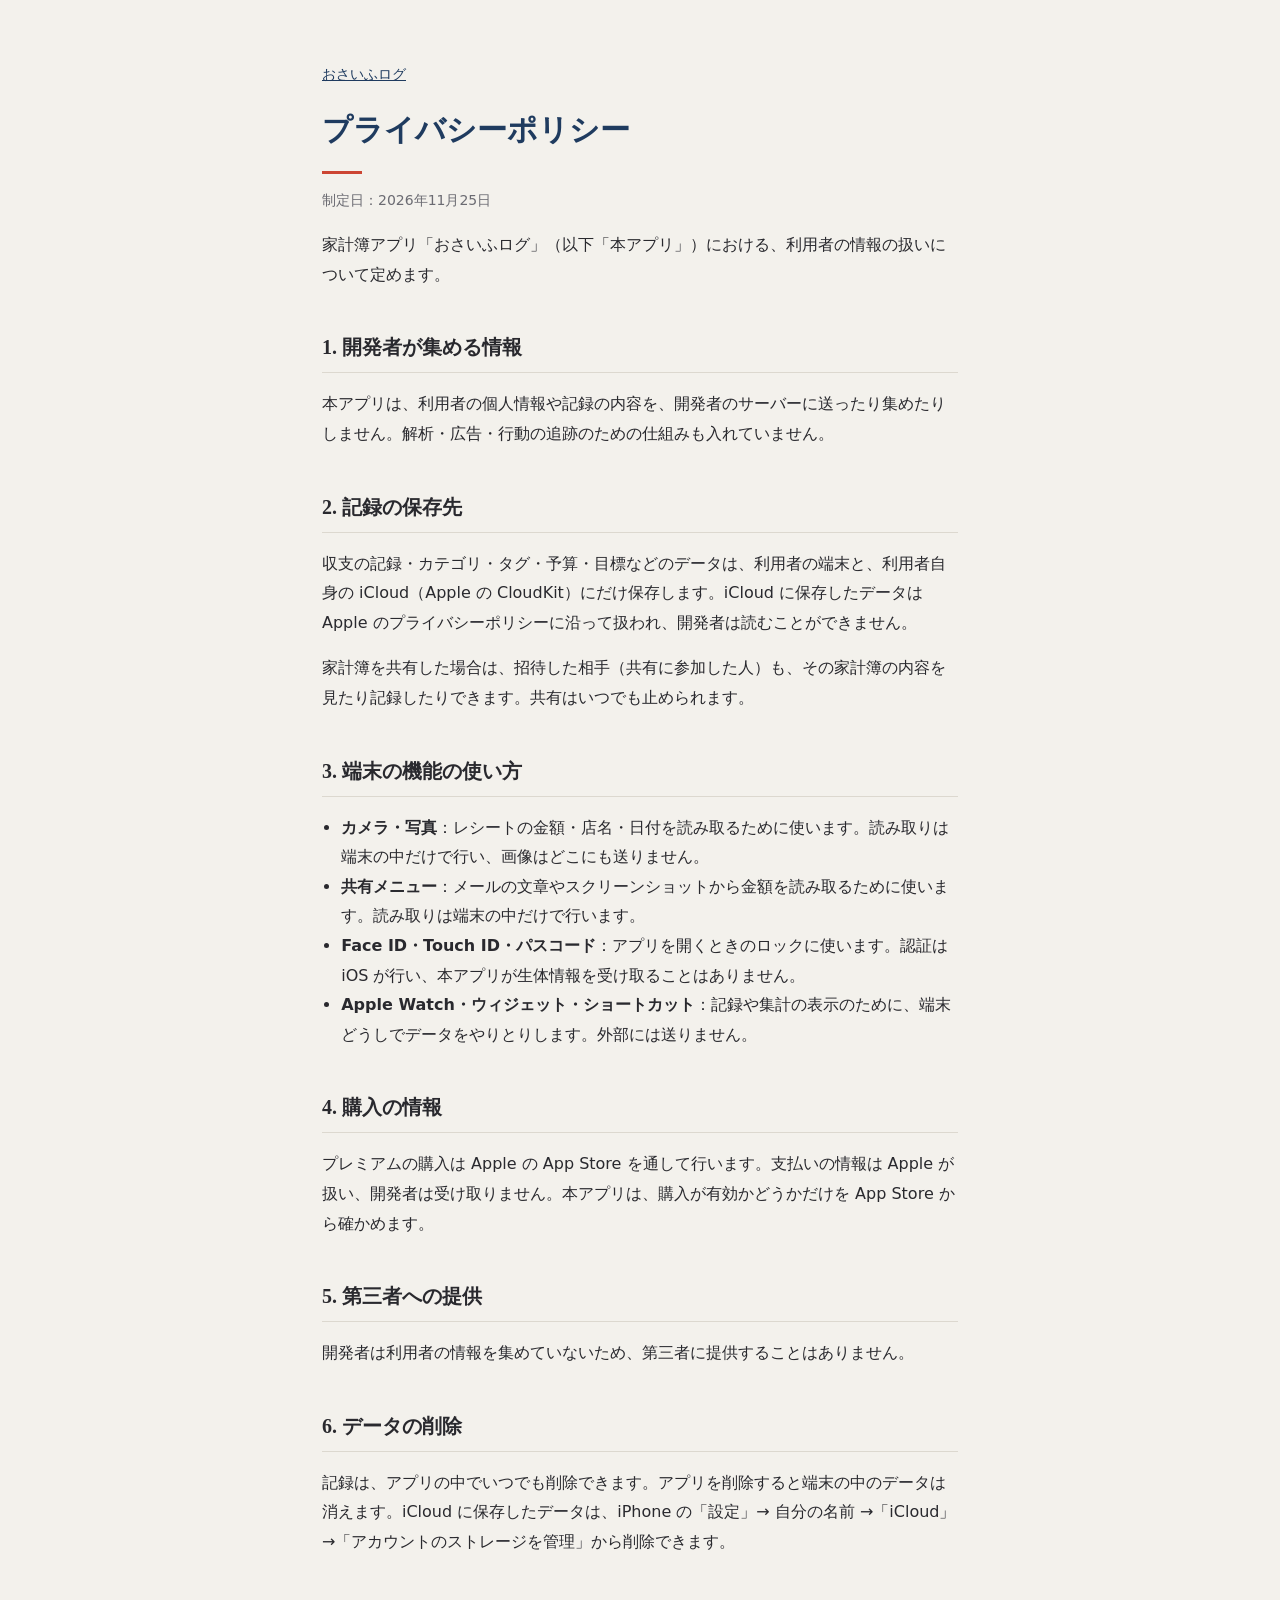
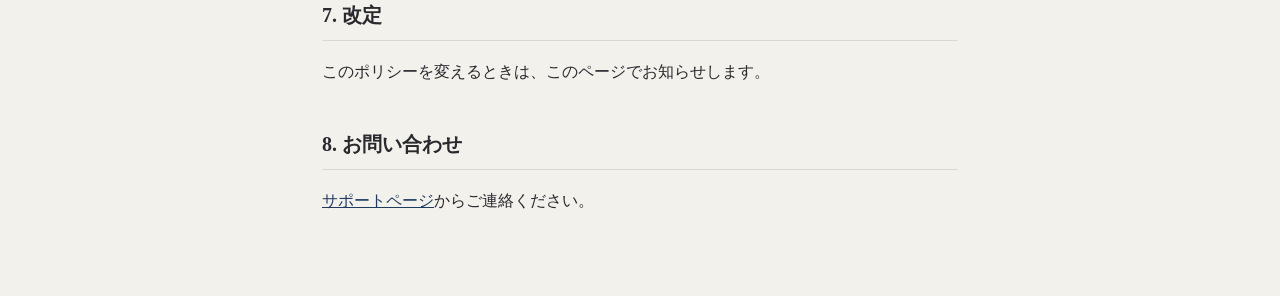
==== privacy.html @ 411b6a07 "おさいふログのサポートとプライバシーポリシー Co-Authored-By: Claude Opus 5.5 <noreply@anthropic.com>" ====
<!doctype html>
<html lang="ja">
<head>
<meta charset="utf-8">
<meta name="viewport" content="width=device-width, initial-scale=1">
<title>プライバシーポリシー | おさいふログ</title>
<link rel="stylesheet" href="style.css">
</head>
<body>
<main>
  <p class="back"><a href="./">おさいふログ</a></p>
  <h1>プライバシーポリシー</h1>
  <p class="date">制定日：2026年11月25日</p>

  <p>家計簿アプリ「おさいふログ」（以下「本アプリ」）における、利用者の情報の扱いについて定めます。</p>

  <h2>1. 開発者が集める情報</h2>
  <p>本アプリは、利用者の個人情報や記録の内容を、開発者のサーバーに送ったり集めたりしません。解析・広告・行動の追跡のための仕組みも入れていません。</p>

  <h2>2. 記録の保存先</h2>
  <p>収支の記録・カテゴリ・タグ・予算・目標などのデータは、利用者の端末と、利用者自身の iCloud（Apple の CloudKit）にだけ保存します。iCloud に保存したデータは Apple のプライバシーポリシーに沿って扱われ、開発者は読むことができません。</p>
  <p>家計簿を共有した場合は、招待した相手（共有に参加した人）も、その家計簿の内容を見たり記録したりできます。共有はいつでも止められます。</p>

  <h2>3. 端末の機能の使い方</h2>
  <ul>
    <li><strong>カメラ・写真</strong>：レシートの金額・店名・日付を読み取るために使います。読み取りは端末の中だけで行い、画像はどこにも送りません。</li>
    <li><strong>共有メニュー</strong>：メールの文章やスクリーンショットから金額を読み取るために使います。読み取りは端末の中だけで行います。</li>
    <li><strong>Face ID・Touch ID・パスコード</strong>：アプリを開くときのロックに使います。認証は iOS が行い、本アプリが生体情報を受け取ることはありません。</li>
    <li><strong>Apple Watch・ウィジェット・ショートカット</strong>：記録や集計の表示のために、端末どうしでデータをやりとりします。外部には送りません。</li>
  </ul>

  <h2>4. 購入の情報</h2>
  <p>プレミアムの購入は Apple の App Store を通して行います。支払いの情報は Apple が扱い、開発者は受け取りません。本アプリは、購入が有効かどうかだけを App Store から確かめます。</p>

  <h2>5. 第三者への提供</h2>
  <p>開発者は利用者の情報を集めていないため、第三者に提供することはありません。</p>

  <h2>6. データの削除</h2>
  <p>記録は、アプリの中でいつでも削除できます。アプリを削除すると端末の中のデータは消えます。iCloud に保存したデータは、iPhone の「設定」→ 自分の名前 →「iCloud」→「アカウントのストレージを管理」から削除できます。</p>

  <h2>7. 改定</h2>
  <p>このポリシーを変えるときは、このページでお知らせします。</p>

  <h2>8. お問い合わせ</h2>
  <p><a href="./#contact">サポートページ</a>からご連絡ください。</p>
</main>
</body>
</html>
---- style.css ----
:root {
  --paper: #f3f1ec;
  --ai: #1f3b5f;
  --ink: #29292e;
  --sub: #6b6b72;
  --shu: #cc4533;
  --rule: #dcd8cf;
}
* { box-sizing: border-box; }
body {
  margin: 0;
  background: var(--paper);
  color: var(--ink);
  font: 16px/1.85 "Hiragino Sans", "Hiragino Kaku Gothic ProN", system-ui, sans-serif;
}
main { max-width: 680px; margin: 0 auto; padding: 48px 22px 64px; }
h1, h2 { font-family: "Hiragino Mincho ProN", "Yu Mincho", serif; font-weight: 600; }
h1 { font-size: 30px; margin: 0 0 8px; color: var(--ai); }
h1::after { content: ""; display: block; width: 40px; height: 3px; background: var(--shu); margin-top: 14px; }
h2 { font-size: 20px; margin: 40px 0 10px; padding-bottom: 6px; border-bottom: 1px solid var(--rule); }
a { color: var(--ai); }
.lead { color: var(--sub); }
.date, .back { color: var(--sub); font-size: 14px; }
ul { padding-left: 1.2em; }
details { background: #fbfaf7; border: 1px solid var(--rule); border-radius: 10px; padding: 12px 16px; margin: 10px 0; }
summary { cursor: pointer; font-weight: 600; }
details p { margin: 10px 0 0; }
.contact { font-size: 18px; }
footer { margin-top: 56px; color: var(--sub); font-size: 14px; }
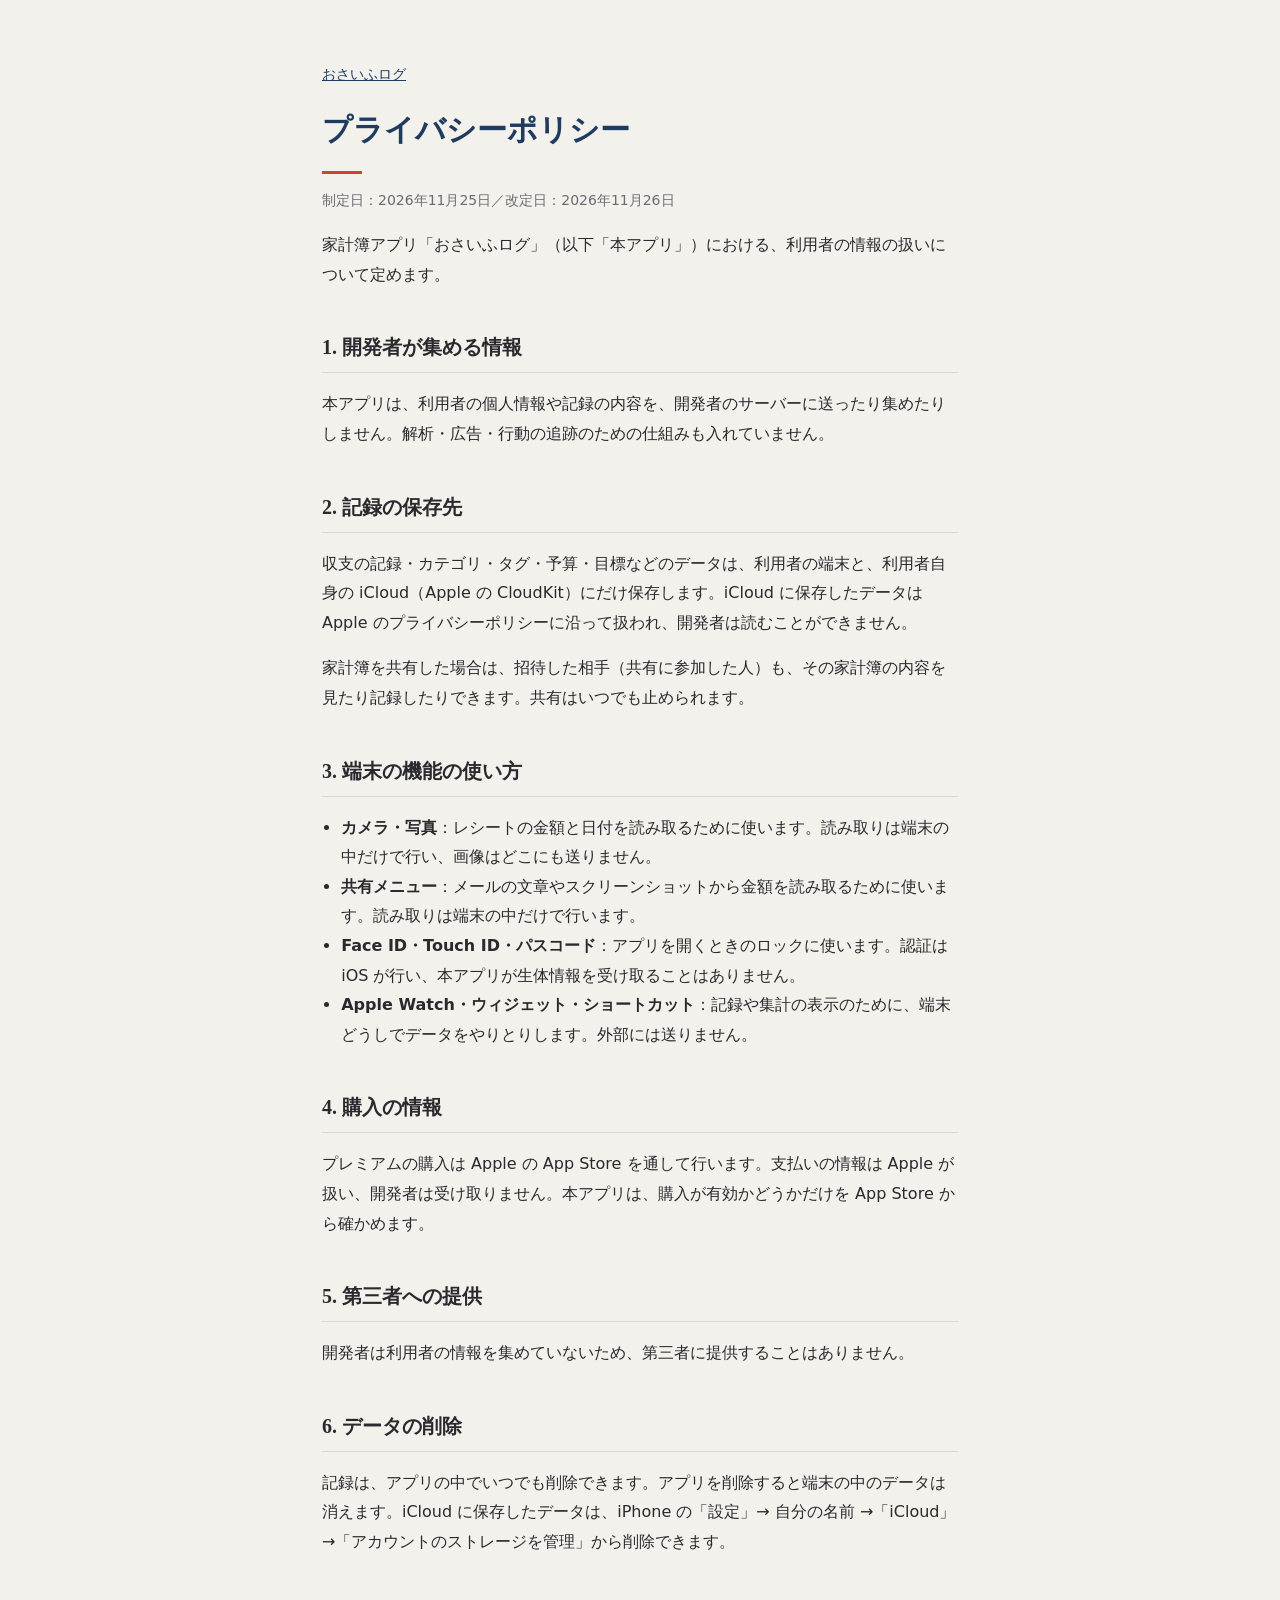
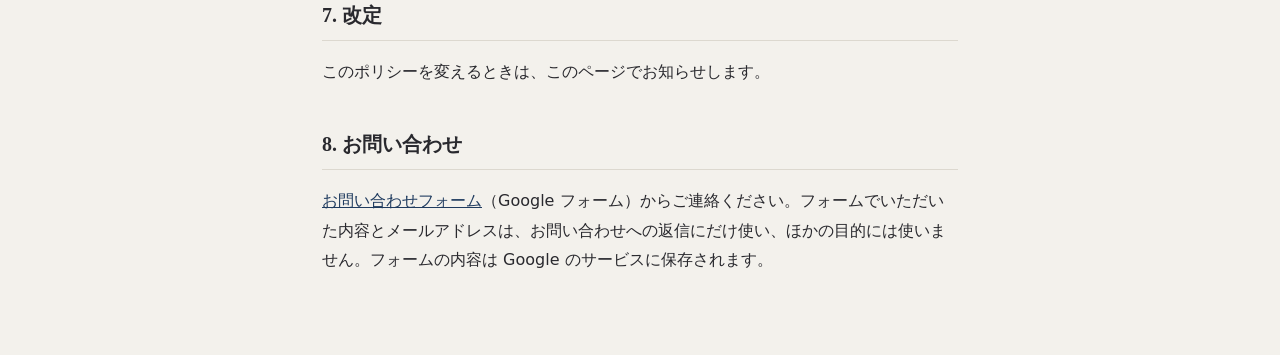
==== commit b3ae109b: "お問い合わせフォームを追加し、レシートで読み取る項目を直す Co-Authored-By: Claude Opus 5.5 <noreply@anthropic.com>" ====
--- a/privacy.html
+++ b/privacy.html
@@ -10,7 +10,7 @@
 <main>
   <p class="back"><a href="./">おさいふログ</a></p>
   <h1>プライバシーポリシー</h1>
-  <p class="date">制定日：2026年11月25日</p>
+  <p class="date">制定日：2026年11月25日／改定日：2026年11月26日</p>
 
   <p>家計簿アプリ「おさいふログ」（以下「本アプリ」）における、利用者の情報の扱いについて定めます。</p>
 
@@ -23,7 +23,7 @@
 
   <h2>3. 端末の機能の使い方</h2>
   <ul>
-    <li><strong>カメラ・写真</strong>：レシートの金額・店名・日付を読み取るために使います。読み取りは端末の中だけで行い、画像はどこにも送りません。</li>
+    <li><strong>カメラ・写真</strong>：レシートの金額と日付を読み取るために使います。読み取りは端末の中だけで行い、画像はどこにも送りません。</li>
     <li><strong>共有メニュー</strong>：メールの文章やスクリーンショットから金額を読み取るために使います。読み取りは端末の中だけで行います。</li>
     <li><strong>Face ID・Touch ID・パスコード</strong>：アプリを開くときのロックに使います。認証は iOS が行い、本アプリが生体情報を受け取ることはありません。</li>
     <li><strong>Apple Watch・ウィジェット・ショートカット</strong>：記録や集計の表示のために、端末どうしでデータをやりとりします。外部には送りません。</li>
@@ -42,7 +42,7 @@
   <p>このポリシーを変えるときは、このページでお知らせします。</p>
 
   <h2>8. お問い合わせ</h2>
-  <p><a href="./#contact">サポートページ</a>からご連絡ください。</p>
+  <p><a href="https://forms.gle/WuSHEGp9GJrK66gd8">お問い合わせフォーム</a>（Google フォーム）からご連絡ください。フォームでいただいた内容とメールアドレスは、お問い合わせへの返信にだけ使い、ほかの目的には使いません。フォームの内容は Google のサービスに保存されます。</p>
 </main>
 </body>
 </html>
--- a/style.css
+++ b/style.css
@@ -27,3 +27,4 @@
 details p { margin: 10px 0 0; }
 .contact { font-size: 18px; }
 footer { margin-top: 56px; color: var(--sub); font-size: 14px; }
+.contact a { display: inline-block; padding: 10px 18px; border-radius: 10px; background: var(--ai); color: #fff; text-decoration: none; }
